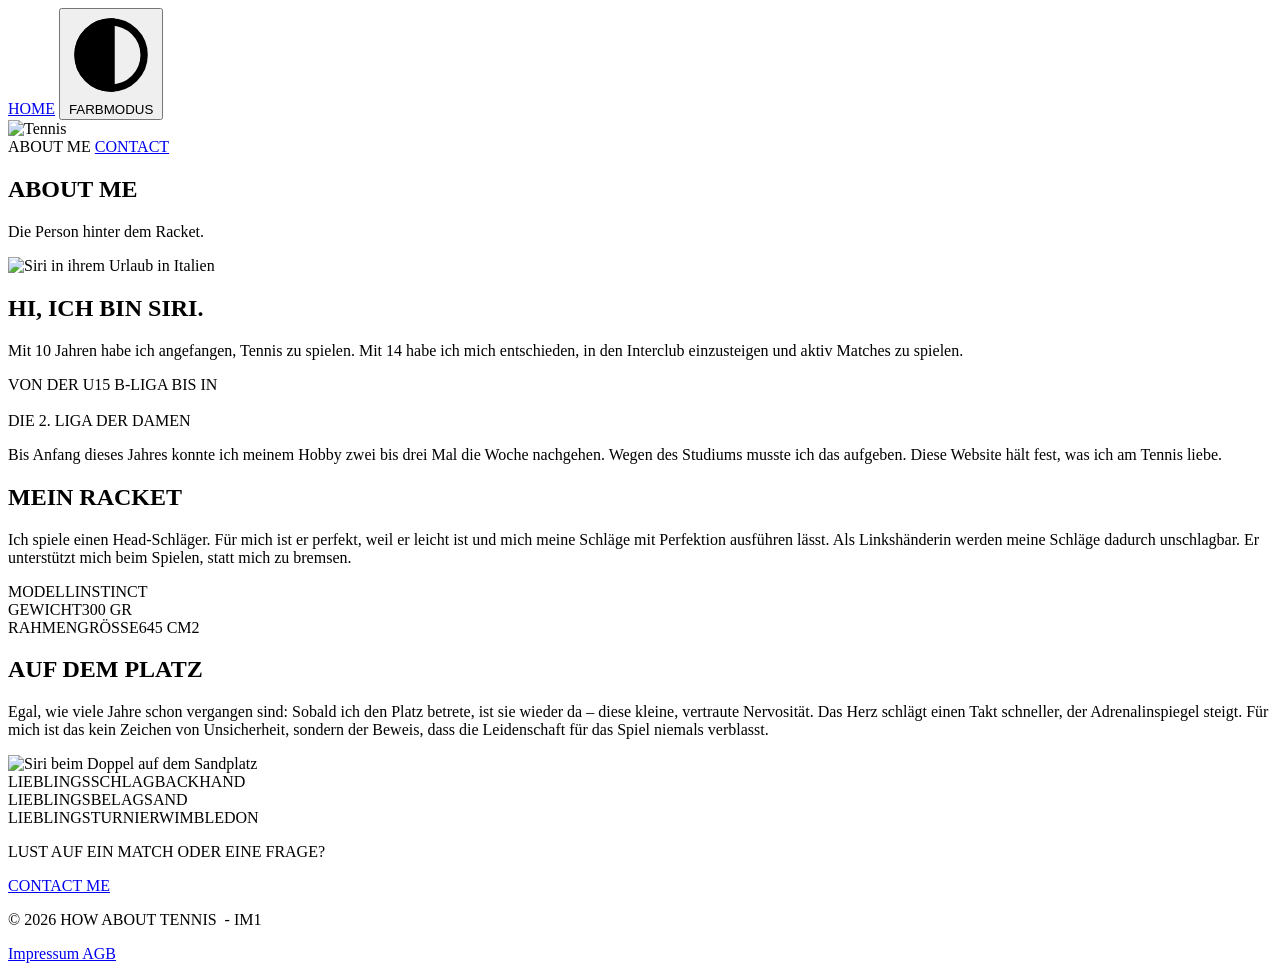
==== about.html @ 19913fac "html neu added" ====
<!DOCTYPE html>
<html lang="de" data-theme="light">
<head>
  <meta charset="UTF-8">
  <meta name="viewport" content="width=device-width, initial-scale=1.0">
  <title>About Me – How About Tennis</title>

  <!-- Montserrat + Ersatzschriften, falls Futura nicht installiert ist -->
  <link rel="preconnect" href="https://fonts.googleapis.com">
  <link rel="preconnect" href="https://fonts.gstatic.com" crossorigin>
  <link href="https://fonts.googleapis.com/css2?family=Anton&family=Jost:ital,wght@0,700;1,500&family=Montserrat:wght@500;700&display=swap" rel="stylesheet">

  <link rel="stylesheet" href="style.css">

  <!-- Gewählten Farbmodus sofort setzen -->
  <script>
    try { if (localStorage.getItem('hat-theme') === 'dark') document.documentElement.dataset.theme = 'dark'; } catch (e) {}
  </script>
</head>
<body>
<div class="frame">

  <!-- ===================== 01 HEADER ===================== -->
  <header class="site-header">
    <nav class="navbar">
      <div class="nav-left">
        <a href="index.html" class="nav-link nav-home">HOME</a>
        <button type="button" class="nav-link theme-toggle" id="themeToggle">
          <svg class="theme-icon" viewBox="0 0 18 18" fill="none" aria-hidden="true">
            <path d="M15.75 9C15.75 12.7279 12.7279 15.75 9 15.75C5.27208 15.75 2.25 12.7279 2.25 9C2.25 5.27208 5.27208 2.25 9 2.25C12.7279 2.25 15.75 5.27208 15.75 9Z" stroke="currentColor" stroke-width="1.5"/>
            <path d="M9 2.25C7.20979 2.25 5.4929 2.96116 4.22703 4.22703C2.96116 5.4929 2.25 7.20979 2.25 9C2.25 10.7902 2.96116 12.5071 4.22703 13.773C5.4929 15.0388 7.20979 15.75 9 15.75V2.25Z" fill="currentColor" stroke="currentColor" stroke-width="1.5"/>
          </svg>
          <span class="theme-label">FARBMODUS</span>
        </button>
      </div>

      <img class="logo" src="assets/logo.png" alt="Tennis" width="117" height="46">

      <div class="nav-right">
        <span class="nav-link nav-about is-active" aria-current="page">ABOUT ME</span>
        <a href="contact.html" class="nav-link nav-contact">CONTACT</a>
      </div>

      <!-- Linie «THIS PAGE» unter der aktuellen Seite -->
      <span class="nav-indicator" aria-hidden="true"></span>
    </nav>
  </header>

  <!-- ===================== 02 MAIN ===================== -->
  <main>
  <section class="page-about">
    <div class="hero">
      <h1>ABOUT ME</h1>
      <p class="subtitle">Die Person hinter dem Racket.</p>
    </div>

    <div class="intro">
      <div class="photo photo-1">
        <img src="assets/about-foto-1.png" alt="Siri in ihrem Urlaub in Italien">
      </div>
      <div class="intro-text">
        <h2>HI, ICH BIN SIRI.</h2>
        <p>Mit 10 Jahren habe ich angefangen, Tennis zu spielen. Mit 14 habe ich mich entschieden, in den Interclub einzusteigen und aktiv Matches zu spielen.</p>
        <p class="highlight">VON DER U15 B-LIGA BIS IN<br>&nbsp;<br>DIE 2. LIGA DER DAMEN</p>
        <p>Bis Anfang dieses Jahres konnte ich meinem Hobby zwei bis drei Mal die Woche nachgehen. Wegen des Studiums musste ich das aufgeben. Diese Website hält fest, was ich am Tennis liebe.</p>
      </div>
    </div>

    <section class="box my-racket">
      <h2 class="box-title">MEIN RACKET</h2>
      <p class="box-text">Ich spiele einen Head-Schläger. Für mich ist er perfekt, weil er leicht ist und mich meine Schläge mit Perfektion ausführen lässt. Als Linkshänderin werden meine Schläge dadurch unschlagbar. Er unterstützt mich beim Spielen, statt mich zu bremsen.</p>
      <div class="stat-grid">
        <div class="stat"><span class="stat-label">MODELL</span><span class="stat-value">INSTINCT</span></div>
        <div class="stat"><span class="stat-label">GEWICHT</span><span class="stat-value">300 GR</span></div>
        <div class="stat"><span class="stat-label">RAHMENGRÖSSE</span><span class="stat-value">645 CM2</span></div>
      </div>
    </section>

    <div class="court">
      <div class="court-text">
        <h2>AUF DEM PLATZ</h2>
        <p>Egal, wie viele Jahre schon vergangen sind: Sobald ich den Platz betrete, ist sie wieder da – diese kleine, vertraute Nervosität. Das Herz schlägt einen Takt schneller, der Adrenalinspiegel steigt. Für mich ist das kein Zeichen von Unsicherheit, sondern der Beweis, dass die Leidenschaft für das Spiel niemals verblasst.</p>
      </div>
      <div class="photo photo-2">
        <img src="assets/about-foto-2.png" alt="Siri beim Doppel auf dem Sandplatz">
      </div>
    </div>

    <div class="fav-grid">
      <div class="fav"><span class="stat-label">LIEBLINGSSCHLAG</span><span class="stat-value">BACKHAND</span></div>
      <div class="fav"><span class="stat-label">LIEBLINGSBELAG</span><span class="stat-value">SAND</span></div>
      <div class="fav"><span class="stat-label">LIEBLINGSTURNIER</span><span class="stat-value">WIMBLEDON</span></div>
    </div>

    <div class="cta cta-center">
      <p class="cta-text">LUST AUF EIN MATCH ODER EINE FRAGE?</p>
      <a href="contact.html" class="btn-pill">CONTACT ME</a>
    </div>
  </section>
  </main>

  <!-- ===================== 03 FOOTER ===================== -->
  <footer class="site-footer">
    <p>© 2026 HOW ABOUT TENNIS&nbsp;&nbsp;- IM1</p>
    <a href="impressum.html">Impressum AGB</a>
  </footer>

</div>

<script src="script.js"></script>
</body>
</html>
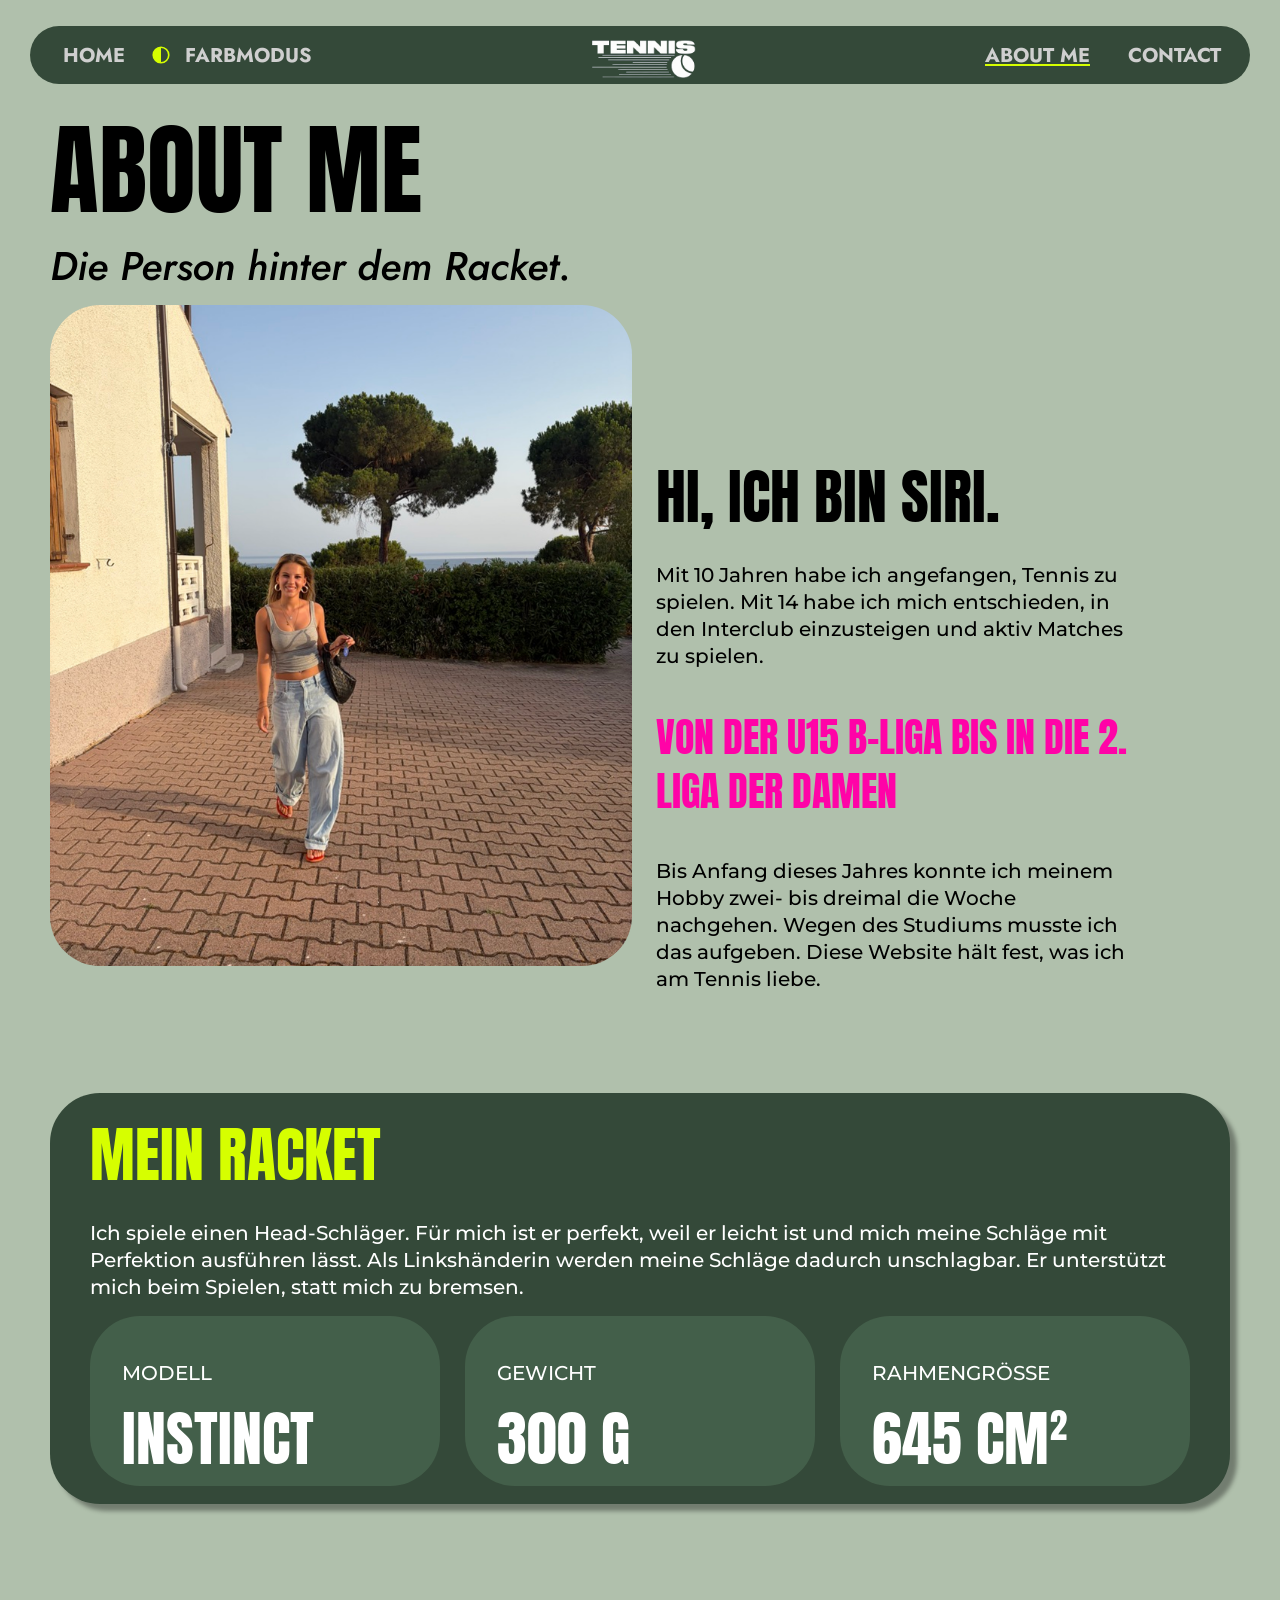
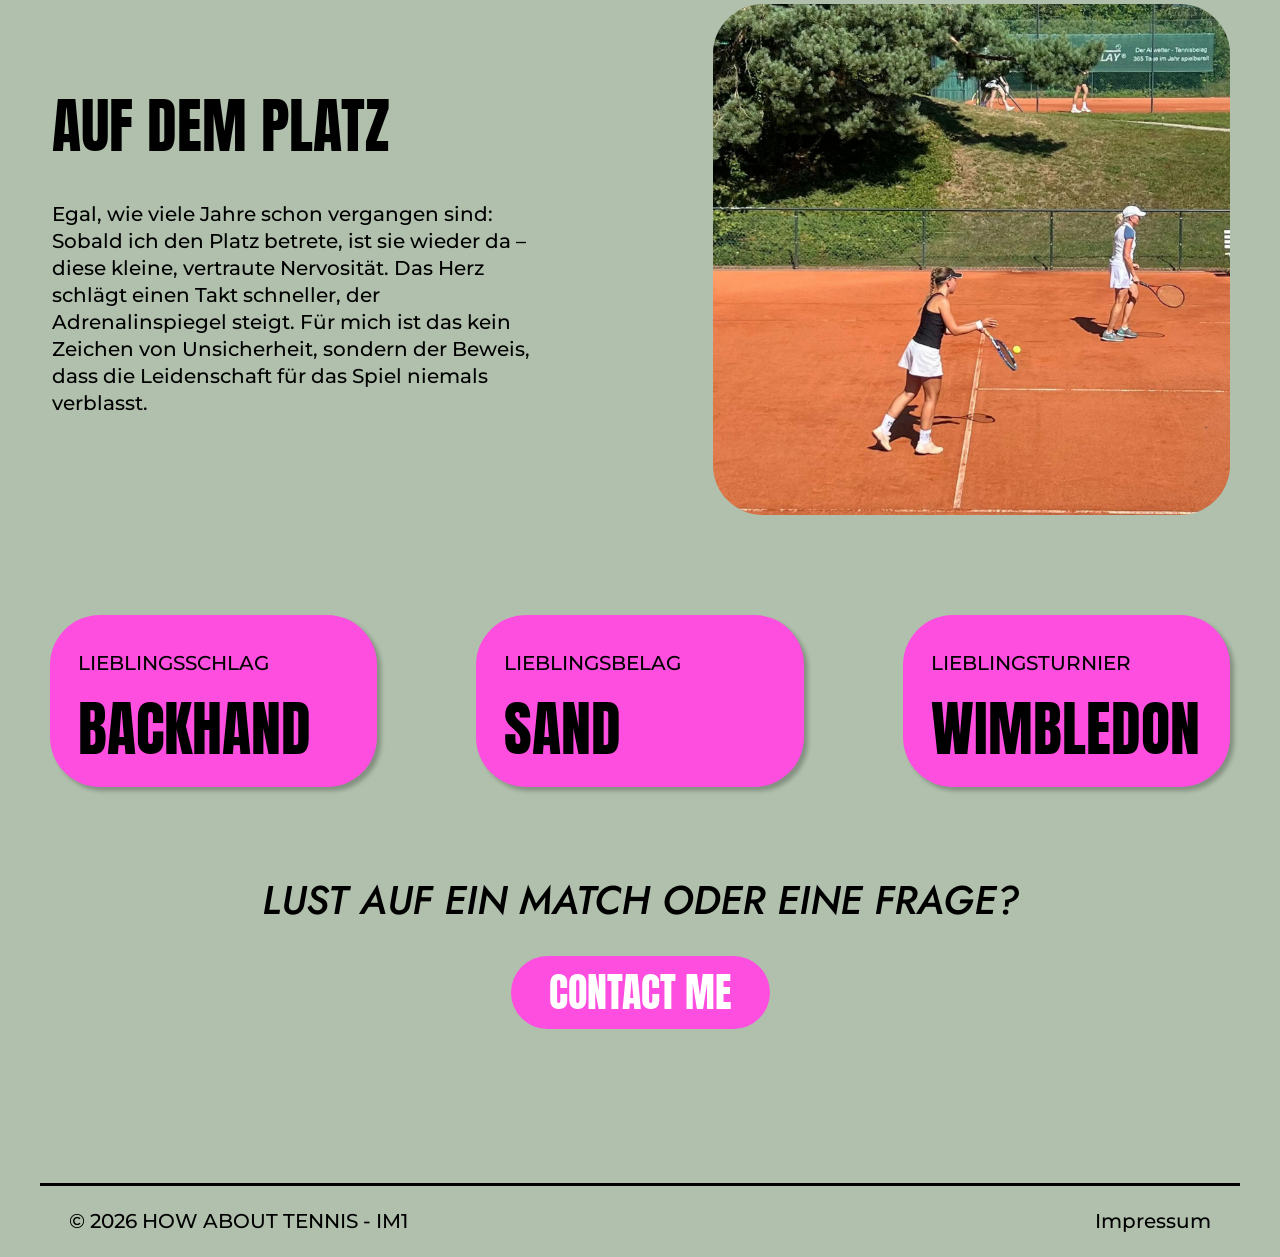
==== commit d04178d7: "html, css and js added" ====
--- a/about.html
+++ b/about.html
@@ -1,112 +1,135 @@
 <!DOCTYPE html>
-<html lang="de" data-theme="light">
+<html lang="de">
+
 <head>
   <meta charset="UTF-8">
-  <meta name="viewport" content="width=device-width, initial-scale=1.0">
+  <meta name="viewport" content="width=device-width, initial-scale=1">
   <title>About Me – How About Tennis</title>
+  <meta name="description" content="Hi, ich bin Siri. Die Person hinter dem Racket: wie ich zum Tennis kam und mit welchem Schläger ich spiele.">
 
-  <!-- Montserrat + Ersatzschriften, falls Futura nicht installiert ist -->
-  <link rel="preconnect" href="https://fonts.googleapis.com">
-  <link rel="preconnect" href="https://fonts.gstatic.com" crossorigin>
-  <link href="https://fonts.googleapis.com/css2?family=Anton&family=Jost:ital,wght@0,700;1,500&family=Montserrat:wght@500;700&display=swap" rel="stylesheet">
+  <link rel="stylesheet" href="https://fonts.googleapis.com/css2?family=Anton&amp;family=Jost:ital,wght@0,700;1,500&amp;family=Montserrat:wght@400;500;700&amp;display=swap">
+  <link rel="stylesheet" href="style.css">
+</head>
 
-  <link rel="stylesheet" href="style.css">
+<body class="page-about">
 
-  <!-- Gewählten Farbmodus sofort setzen -->
-  <script>
-    try { if (localStorage.getItem('hat-theme') === 'dark') document.documentElement.dataset.theme = 'dark'; } catch (e) {}
-  </script>
-</head>
-<body>
-<div class="frame">
+  <!-- HEADER -->
+  <header class="header">
 
-  <!-- ===================== 01 HEADER ===================== -->
-  <header class="site-header">
-    <nav class="navbar">
-      <div class="nav-left">
-        <a href="index.html" class="nav-link nav-home">HOME</a>
-        <button type="button" class="nav-link theme-toggle" id="themeToggle">
-          <svg class="theme-icon" viewBox="0 0 18 18" fill="none" aria-hidden="true">
-            <path d="M15.75 9C15.75 12.7279 12.7279 15.75 9 15.75C5.27208 15.75 2.25 12.7279 2.25 9C2.25 5.27208 5.27208 2.25 9 2.25C12.7279 2.25 15.75 5.27208 15.75 9Z" stroke="currentColor" stroke-width="1.5"/>
-            <path d="M9 2.25C7.20979 2.25 5.4929 2.96116 4.22703 4.22703C2.96116 5.4929 2.25 7.20979 2.25 9C2.25 10.7902 2.96116 12.5071 4.22703 13.773C5.4929 15.0388 7.20979 15.75 9 15.75V2.25Z" fill="currentColor" stroke="currentColor" stroke-width="1.5"/>
-          </svg>
-          <span class="theme-label">FARBMODUS</span>
-        </button>
-      </div>
+    <!-- Desktop: Links links -->
+    <nav class="nav-left" aria-label="Navigation links">
+      <a href="index.html">HOME</a>
+      <button class="theme-button" type="button">
+        <svg class="icon-theme" viewBox="0 0 22 22" aria-hidden="true"><circle cx="11" cy="11" r="9.5" fill="none" stroke="currentColor" stroke-width="2"/><path d="M11 1.5a9.5 9.5 0 0 0 0 19z" fill="currentColor"/></svg>
+        FARBMODUS
+      </button>
+    </nav>
 
-      <img class="logo" src="assets/logo.png" alt="Tennis" width="117" height="46">
+    <a class="logo" href="index.html">
+      <img src="img/logo.png" alt="How About Tennis – zur Startseite" width="117" height="46">
+    </a>
 
-      <div class="nav-right">
-        <span class="nav-link nav-about is-active" aria-current="page">ABOUT ME</span>
-        <a href="contact.html" class="nav-link nav-contact">CONTACT</a>
-      </div>
+    <!-- Desktop: Links rechts -->
+    <nav class="nav-right" aria-label="Navigation rechts">
+      <a href="about.html" class="active">ABOUT ME</a>
+      <a href="contact.html">CONTACT</a>
+    </nav>
 
-      <!-- Linie «THIS PAGE» unter der aktuellen Seite -->
-      <span class="nav-indicator" aria-hidden="true"></span>
+    <!-- Mobile: Farbmodus-Icon und Burger-Menü -->
+    <button class="theme-button theme-button-icon" type="button" aria-label="Farbmodus wechseln">
+      <svg class="icon-theme" viewBox="0 0 22 22" aria-hidden="true"><circle cx="11" cy="11" r="9.5" fill="none" stroke="currentColor" stroke-width="2"/><path d="M11 1.5a9.5 9.5 0 0 0 0 19z" fill="currentColor"/></svg>
+    </button>
+    <button class="menu-button" type="button" aria-label="Menü öffnen">
+      <svg class="icon-burger" viewBox="0 0 24 18" aria-hidden="true"><path d="M0 1h24M0 9h24M0 17h24" stroke="currentColor" stroke-width="2"/></svg>
+      <svg class="icon-close" viewBox="0 0 18 18" aria-hidden="true"><path d="M1 1l16 16M17 1 1 17" stroke="currentColor" stroke-width="2"/></svg>
+    </button>
+
+    <!-- Mobile: aufgeklapptes Menü -->
+    <nav class="nav-mobile" aria-label="Menü">
+      <ul>
+        <li><a href="index.html">HOME</a></li>
+        <li><a href="about.html" class="active">ABOUT ME</a></li>
+        <li><a href="contact.html">CONTACT</a></li>
+        <li>
+          <button class="theme-button" type="button">
+            FARBMODUS
+            <svg class="icon-theme" viewBox="0 0 22 22" aria-hidden="true"><circle cx="11" cy="11" r="9.5" fill="none" stroke="currentColor" stroke-width="2"/><path d="M11 1.5a9.5 9.5 0 0 0 0 19z" fill="currentColor"/></svg>
+          </button>
+        </li>
+      </ul>
     </nav>
   </header>
 
-  <!-- ===================== 02 MAIN ===================== -->
   <main>
-  <section class="page-about">
-    <div class="hero">
+    <section class="hero">
       <h1>ABOUT ME</h1>
       <p class="subtitle">Die Person hinter dem Racket.</p>
-    </div>
+    </section>
 
-    <div class="intro">
-      <div class="photo photo-1">
-        <img src="assets/about-foto-1.png" alt="Siri in ihrem Urlaub in Italien">
-      </div>
+    <section class="intro">
+      <img class="photo intro-photo" src="img/about-portrait.png" alt="Siri auf einem gepflasterten Vorplatz, im Hintergrund Pinien und das Meer" width="696" height="790">
       <div class="intro-text">
         <h2>HI, ICH BIN SIRI.</h2>
         <p>Mit 10 Jahren habe ich angefangen, Tennis zu spielen. Mit 14 habe ich mich entschieden, in den Interclub einzusteigen und aktiv Matches zu spielen.</p>
-        <p class="highlight">VON DER U15 B-LIGA BIS IN<br>&nbsp;<br>DIE 2. LIGA DER DAMEN</p>
-        <p>Bis Anfang dieses Jahres konnte ich meinem Hobby zwei bis drei Mal die Woche nachgehen. Wegen des Studiums musste ich das aufgeben. Diese Website hält fest, was ich am Tennis liebe.</p>
-      </div>
-    </div>
-
-    <section class="box my-racket">
-      <h2 class="box-title">MEIN RACKET</h2>
-      <p class="box-text">Ich spiele einen Head-Schläger. Für mich ist er perfekt, weil er leicht ist und mich meine Schläge mit Perfektion ausführen lässt. Als Linkshänderin werden meine Schläge dadurch unschlagbar. Er unterstützt mich beim Spielen, statt mich zu bremsen.</p>
-      <div class="stat-grid">
-        <div class="stat"><span class="stat-label">MODELL</span><span class="stat-value">INSTINCT</span></div>
-        <div class="stat"><span class="stat-label">GEWICHT</span><span class="stat-value">300 GR</span></div>
-        <div class="stat"><span class="stat-label">RAHMENGRÖSSE</span><span class="stat-value">645 CM2</span></div>
+        <p class="highlight">VON DER U15 B-LIGA BIS IN DIE 2. LIGA DER DAMEN</p>
+        <p>Bis Anfang dieses Jahres konnte ich meinem Hobby zwei- bis dreimal die Woche nachgehen. Wegen des Studiums musste ich das aufgeben. Diese Website hält fest, was ich am Tennis liebe.</p>
       </div>
     </section>
 
-    <div class="court">
+    <section class="my-racket">
+      <h2>MEIN RACKET</h2>
+      <p>Ich spiele einen Head-Schläger. Für mich ist er perfekt, weil er leicht ist und mich meine Schläge mit Perfektion ausführen lässt. Als Linkshänderin werden meine Schläge dadurch unschlagbar. Er unterstützt mich beim Spielen, statt mich zu bremsen.</p>
+      <div class="stat-list">
+        <div class="stat">
+          <p class="stat-label">MODELL</p>
+          <p class="stat-value">INSTINCT</p>
+        </div>
+        <div class="stat">
+          <p class="stat-label">GEWICHT</p>
+          <p class="stat-value">300 G</p>
+        </div>
+        <div class="stat">
+          <p class="stat-label">RAHMENGRÖSSE</p>
+          <p class="stat-value">645 CM²</p>
+        </div>
+      </div>
+    </section>
+
+    <section class="court">
       <div class="court-text">
         <h2>AUF DEM PLATZ</h2>
         <p>Egal, wie viele Jahre schon vergangen sind: Sobald ich den Platz betrete, ist sie wieder da – diese kleine, vertraute Nervosität. Das Herz schlägt einen Takt schneller, der Adrenalinspiegel steigt. Für mich ist das kein Zeichen von Unsicherheit, sondern der Beweis, dass die Leidenschaft für das Spiel niemals verblasst.</p>
       </div>
-      <div class="photo photo-2">
-        <img src="assets/about-foto-2.png" alt="Siri beim Doppel auf dem Sandplatz">
+      <img class="photo court-photo" src="img/about-court.png" alt="Siri beim Doppel auf einem Sandplatz, kurz vor dem Schlag" width="618" height="562">
+    </section>
+
+    <div class="favorite-list">
+      <div class="favorite">
+        <p class="favorite-label">LIEBLINGSSCHLAG</p>
+        <p class="favorite-value">BACKHAND</p>
+      </div>
+      <div class="favorite">
+        <p class="favorite-label">LIEBLINGSBELAG</p>
+        <p class="favorite-value">SAND</p>
+      </div>
+      <div class="favorite">
+        <p class="favorite-label">LIEBLINGSTURNIER</p>
+        <p class="favorite-value">WIMBLEDON</p>
       </div>
     </div>
 
-    <div class="fav-grid">
-      <div class="fav"><span class="stat-label">LIEBLINGSSCHLAG</span><span class="stat-value">BACKHAND</span></div>
-      <div class="fav"><span class="stat-label">LIEBLINGSBELAG</span><span class="stat-value">SAND</span></div>
-      <div class="fav"><span class="stat-label">LIEBLINGSTURNIER</span><span class="stat-value">WIMBLEDON</span></div>
+    <div class="cta cta-about">
+      <p class="subtitle">LUST AUF EIN MATCH ODER EINE FRAGE?</p>
+      <a class="button" href="contact.html">CONTACT ME</a>
     </div>
-
-    <div class="cta cta-center">
-      <p class="cta-text">LUST AUF EIN MATCH ODER EINE FRAGE?</p>
-      <a href="contact.html" class="btn-pill">CONTACT ME</a>
-    </div>
-  </section>
   </main>
 
-  <!-- ===================== 03 FOOTER ===================== -->
-  <footer class="site-footer">
-    <p>© 2026 HOW ABOUT TENNIS&nbsp;&nbsp;- IM1</p>
-    <a href="impressum.html">Impressum AGB</a>
+  <!-- FOOTER -->
+  <footer class="footer">
+    <p>© 2026 HOW ABOUT TENNIS - IM1</p>
+    <a href="impressum.html">Impressum</a>
   </footer>
 
-</div>
-
-<script src="script.js"></script>
+  <script src="script.js"></script>
 </body>
 </html>
--- a/style.css
+++ b/style.css
@@ -0,0 +1,1373 @@
+/* =========================================================
+   HOW ABOUT TENNIS – IM1
+
+   Mobile first: Zuerst kommen die Regeln für das Handy
+   (Figma-Frame 402 px). Ganz unten stehen in einer Media Query
+   die Änderungen für den Desktop ab 1440 px (Figma-Frame 1512 px).
+
+   01 Schriften
+   02 Farben (hell und dunkel)
+   03 Grundlagen
+   04 Header
+   05 Buttons
+   06 Home
+   07 About Me
+   08 Contact
+   09 Impressum
+   10 Footer
+   11 Desktop
+   ========================================================= */
+
+
+/* =========================================================
+   01 SCHRIFTEN
+   ========================================================= */
+@font-face {
+  font-family: "Futura Condensed";
+  src: local("Futura-CondensedExtraBold"), local("Futura Condensed ExtraBold");
+}
+
+@font-face {
+  font-family: "Futura Bold";
+  src: local("Futura-Bold"), local("Futura Bold");
+}
+
+@font-face {
+  font-family: "Futura Italic";
+  src: local("Futura-MediumItalic"), local("Futura Medium Italic");
+}
+
+
+/* =========================================================
+   02 FARBEN
+   ========================================================= */
+body {
+  --bg-1: #b0c0ac;
+  --bg-2: #344939;
+  --primary: #fe4edf;
+  --text-1: #ffffff;
+  --text-2: #cfcfcf;
+  --text-3: #000000;
+  --accent-1: #ff03a7;
+  --accent-2: #d6ff00;
+  --field: #ffffff;
+  --highlight: #d6ff00;
+}
+
+body.dark {
+  --bg-1: #344939;
+  --bg-2: #b0c0ac;
+  --primary: #ffa0ef;
+  --text-1: #000000;
+  --text-2: #000000;
+  --text-3: #ffffff;
+  --field: #cfcfcf;
+  --highlight: #ff03a7;
+}
+
+
+/* =========================================================
+   03 GRUNDLAGEN
+   ========================================================= */
+* {
+  box-sizing: border-box;
+}
+
+body {
+  max-width: 600px;
+  margin: 0 auto;
+  padding-bottom: 12px;
+  background-color: var(--bg-1);
+  color: var(--text-3);
+  font-family: "Montserrat", Arial, sans-serif;
+  font-size: 14px;
+  line-height: 15px;
+  transition: background-color 0.3s ease-out, color 0.3s ease-out;
+}
+
+h1, h2, h3, p, ul {
+  margin: 0;
+}
+
+img {
+  display: block;
+  max-width: 100%;
+  height: auto;
+}
+
+a {
+  color: inherit;
+}
+
+main {
+  padding: 15px 20px 83px;
+}
+
+h1 {
+  margin-bottom: 3px;
+  font-family: "Futura Condensed", "Anton", sans-serif;
+  font-size: 50px;
+  font-weight: normal;
+  line-height: 45px;
+}
+
+h2 {
+  font-family: "Futura Condensed", "Anton", sans-serif;
+  font-size: 35px;
+  font-weight: normal;
+  line-height: 35px;
+}
+
+.subtitle {
+  font-family: "Futura Italic", "Jost", sans-serif;
+  font-size: 18px;
+  font-style: italic;
+  font-weight: 500;
+  line-height: 27px;
+}
+
+.photo {
+  width: 100%;
+  border-radius: 20px;
+}
+
+/* =========================================================
+   04 HEADER
+   Mobile: Logo, Farbmodus-Icon und Burger-Menü.
+   Ein Klick auf das Burger-Menü gibt dem Header die Klasse
+   «open» (JavaScript), dann wird das Menü sichtbar.
+   ========================================================= */
+.header {
+  display: flex;
+  flex-wrap: wrap;
+  align-items: center;
+  min-height: 52px;
+  margin: 20px 16px 0;
+  padding: 0 22px 0 20px;
+  border-radius: 50px;
+  background-color: var(--bg-2);
+  color: var(--text-1);
+  transition: background-color 0.3s ease-out, color 0.3s ease-out;
+}
+
+/* Das Logo ist 52 px hoch, damit die obere Zeile immer gleich hoch bleibt */
+.logo {
+  display: flex;
+  align-items: center;
+  height: 52px;
+}
+
+.logo img {
+  width: 74px;
+}
+
+/* Die Desktop-Links sind auf dem Handy ausgeblendet */
+.nav-left,
+.nav-right {
+  display: none;
+}
+
+/* Alle Buttons im Header ohne Browser-Gestaltung */
+.header button {
+  padding: 0;
+  border: none;
+  background: none;
+  color: inherit;
+  font: inherit;
+  cursor: pointer;
+}
+
+.icon-theme {
+  display: block;
+  width: 22px;
+  height: 22px;
+  color: var(--highlight);
+}
+
+.theme-button-icon {
+  margin-left: auto;
+}
+
+.menu-button {
+  margin-left: 23px;
+}
+
+.menu-button svg {
+  display: block;
+  width: 24px;
+  height: 18px;
+}
+
+.menu-button .icon-close {
+  display: none;
+}
+
+/* Aufgeklapptes Menü */
+/* Abstand links 4 px und rechts 2 px: So beginnen und enden
+   die Linien wie in Figma 24 px vom Rand */
+.nav-mobile {
+  display: none;
+  width: 100%;
+  margin: 0 2px 0 4px;
+  padding-bottom: 28px;
+}
+
+.header.open {
+  border-radius: 30px;
+}
+
+.header.open .nav-mobile {
+  display: block;
+}
+
+.header.open .icon-burger {
+  display: none;
+}
+
+.header.open .icon-close {
+  display: block;
+}
+
+.nav-mobile ul {
+  padding: 0;
+  list-style: none;
+}
+
+.nav-mobile li {
+  margin-top: 17px;
+  padding-bottom: 6px;
+  border-bottom: 1px solid var(--text-1);
+}
+
+.nav-mobile li:first-child {
+  margin-top: 22px;
+  padding-bottom: 3px;
+}
+
+.nav-mobile li:last-child {
+  padding-bottom: 0;
+  border-bottom: none;
+}
+
+.nav-mobile a, .nav-mobile .theme-button {
+  font-family: "Futura Condensed", "Anton", sans-serif;
+  font-size: 50px;
+  line-height: 45px;
+  text-decoration: none;
+}
+
+/* Jeder Link hat unten einen durchsichtigen Rahmen von 3 px.
+   Bei der aktuellen Seite wird er farbig (Linie «THIS PAGE»). */
+.nav-mobile a {
+  display: inline-block;
+  line-height: 42px;
+  border-bottom: 3px solid transparent;
+}
+
+.nav-mobile a.active {
+  border-bottom-color: var(--highlight);
+}
+
+.nav-mobile .theme-button {
+  display: flex;
+  justify-content: space-between;
+  align-items: center;
+  width: 100%;
+}
+
+/* Hover: Schrift wird pink */
+.nav-mobile a:hover,
+.nav-mobile .theme-button:hover {
+  color: var(--primary);
+}
+
+
+/* =========================================================
+   05 BUTTONS (ABOUT ME, CONTACT ME, SEND)
+   Hover: Lime. Klick: Weiss.
+   ========================================================= */
+.button {
+  display: block;
+  width: 154px;
+  height: 56px;
+  padding: 0;
+  border: none;
+  border-radius: 50px;
+  background-color: var(--primary);
+  color: #ffffff;
+  font-family: "Futura Condensed", "Anton", sans-serif;
+  font-size: 25px;
+  line-height: 56px;
+  text-align: center;
+  text-decoration: none;
+  cursor: pointer;
+}
+
+.button:hover {
+  background-color: var(--accent-2);
+  color: #000000;
+}
+
+.button:active {
+  background-color: #ffffff;
+  color: #000000;
+}
+
+/* Text über einem Button */
+.cta {
+  display: flex;
+  flex-direction: column;
+  align-items: center;
+  gap: 5px;
+  text-align: center;
+}
+
+
+/* =========================================================
+   06 HOME
+   ========================================================= */
+.hero-text {
+  margin-top: 5px;
+}
+
+/* --- Schläger und Bälle --- */
+.picture {
+  position: relative;
+  width: 250px;
+  margin: 61px auto 0;
+}
+
+.racket-img {
+  width: 100%;
+}
+
+.balls {
+  width: 162px;
+  margin-top: 10px;
+}
+
+/* --- Nummern am Schläger (Klick springt zur Infobox) --- */
+.number {
+  position: absolute;
+  width: 22px;
+  height: 22px;
+  border: 2px solid #000000;
+  border-radius: 50%;
+  background-color: #fe4edf;
+  color: #000000;
+  font-size: 11px;
+  font-weight: 700;
+  line-height: 18px;
+  text-align: center;
+  text-decoration: none;
+}
+
+.number:hover {
+  background-color: var(--accent-2);
+}
+
+.number:active {
+  background-color: #ffffff;
+}
+
+.number-1 {
+  left: 68px;
+  top: 7px;
+}
+
+.number-2 {
+  left: 117px;
+  top: 45px;
+}
+
+.number-3 {
+  left: 81px;
+  top: 340px;
+}
+
+.number-4 {
+  left: 151px;
+  top: 318px;
+}
+
+.number-5 {
+  left: 106px;
+  top: 573px;
+}
+
+.number-6 {
+  left: 110px;
+  top: 660px;
+}
+
+/* Die Linien gibt es nur auf dem Desktop */
+.lines {
+  display: none;
+}
+
+/* --- Infoboxen ---
+   Geschlossen: Nummer, Name und Plus.
+   Offen (Klasse «open»): Die Box wird grösser, der Text
+   erscheint. Wie Smart Animate in Figma: 0.3 s, Ease out. */
+.infoboxes {
+  display: flex;
+  flex-direction: column;
+  gap: 12px;
+  margin-top: 94px;
+}
+
+.infobox {
+  position: relative;
+  display: block;
+  width: 100%;
+  height: 71px;
+  padding: 0;
+  overflow: hidden;
+  border: 1px solid transparent;
+  border-radius: 20px;
+  background-color: var(--primary);
+  color: #000000;
+  font: inherit;
+  text-align: left;
+  cursor: pointer;
+  transition: width 0.3s ease-out, height 0.3s ease-out;
+}
+
+.infobox:hover {
+  background-color: var(--accent-2);
+}
+
+.infobox-number,
+.infobox-name,
+.infobox-text,
+.infobox-plus {
+  position: absolute;
+  transition: opacity 0.3s ease-out;
+}
+
+.infobox-number {
+  left: 21px;
+  top: 5px;
+  font-family: "Futura Italic", "Jost", sans-serif;
+  font-size: 18px;
+  font-style: italic;
+  line-height: 27px;
+}
+
+.infobox-name {
+  left: 21px;
+  top: 24px;
+  font-family: "Futura Condensed", "Anton", sans-serif;
+  font-size: 35px;
+  line-height: 35px;
+}
+
+/* Plus-Zeichen: schwarzer Kreis mit zwei weissen Strichen */
+.infobox-plus {
+  right: 17px;
+  top: 19px;
+  width: 30px;
+  height: 30px;
+  border-radius: 50%;
+  background-color: #000000;
+}
+
+.infobox-plus::before,
+.infobox-plus::after {
+  content: "";
+  position: absolute;
+  left: 50%;
+  top: 50%;
+  width: 12px;
+  height: 2px;
+  background-color: #ffffff;
+  transform: translate(-50%, -50%);
+}
+
+.infobox-plus::after {
+  transform: translate(-50%, -50%) rotate(90deg);
+}
+
+.infobox-text {
+  left: 15px;
+  right: 16px;
+  top: 13px;
+  color: var(--text-1);
+  opacity: 0;
+}
+
+.infobox-text strong {
+  display: block;
+  line-height: 27px;
+}
+
+/* Offene Infobox */
+.infobox.open {
+  height: 200px;
+  border-color: #000000;
+  background-color: var(--primary);
+}
+
+.infobox.open .infobox-number,
+.infobox.open .infobox-name {
+  opacity: 0;
+}
+
+.infobox.open .infobox-text {
+  opacity: 1;
+}
+
+/* Aus dem Plus wird ein kleines Minus */
+.infobox.open .infobox-plus {
+  right: 22px;
+  top: 13px;
+  width: 19px;
+  height: 19px;
+}
+
+.infobox.open .infobox-plus::before {
+  width: 9px;
+}
+
+.infobox.open .infobox-plus::after {
+  display: none;
+}
+
+/* --- Funfacts --- */
+.funfacts {
+  margin-top: 44px;
+  padding: 17px 16px 16px;
+  border-radius: 20px;
+  background-color: var(--bg-2);
+  color: var(--text-1);
+  transition: background-color 0.3s ease-out, color 0.3s ease-out;
+}
+
+.funfacts h2 {
+  padding-left: 4px;
+  color: var(--accent-2);
+}
+
+.funfact-list {
+  display: flex;
+  flex-direction: column;
+  gap: 12px;
+  margin-top: 22px;
+}
+
+.funfact {
+  padding: 11px 18px 25px;
+  border-radius: 20px;
+  background-color: rgba(102, 146, 112, 0.3);
+}
+
+.funfact-number {
+  font-family: "Futura Condensed", "Anton", sans-serif;
+  font-size: 35px;
+  line-height: 35px;
+  color: var(--accent-2);
+}
+
+.funfact h3 {
+  margin-top: 12px;
+  font-size: 14px;
+}
+
+/* --- Call to Action unten --- */
+.cta-row {
+  display: flex;
+  flex-direction: column;
+  align-items: center;
+  gap: 31px;
+  margin-top: 42px;
+}
+
+
+/* =========================================================
+   07 ABOUT ME
+   ========================================================= */
+.intro {
+  margin-top: 51px;
+}
+
+.intro-text {
+  margin-top: 51px;
+}
+
+.intro-text p {
+  margin-top: 11px;
+}
+
+.highlight {
+  font-family: "Futura Condensed", "Anton", sans-serif;
+  font-size: 35px;
+  line-height: 35px;
+  color: var(--accent-1);
+}
+
+/* --- Box «Mein Racket» --- */
+.my-racket {
+  margin-top: 51px;
+  padding: 17px 16px 16px;
+  border-radius: 20px;
+  background-color: var(--bg-2);
+  color: var(--text-1);
+  transition: background-color 0.3s ease-out, color 0.3s ease-out;
+}
+
+.my-racket h2 {
+  padding-left: 4px;
+  color: var(--accent-2);
+}
+
+.my-racket > p {
+  margin-top: 19px;
+  padding-left: 4px;
+}
+
+.stat-list {
+  display: flex;
+  flex-direction: column;
+  gap: 10px;
+  margin-top: 51px;
+}
+
+.stat {
+  height: 77px;
+  padding: 13px 20px 0;
+  border-radius: 20px;
+  background-color: rgba(102, 146, 112, 0.3);
+}
+
+.stat-value, .favorite-value {
+  font-family: "Futura Condensed", "Anton", sans-serif;
+  font-size: 35px;
+  line-height: 35px;
+}
+
+.stat-value {
+  margin-top: 5px;
+}
+
+/* --- Auf dem Platz --- */
+.court {
+  margin-top: 51px;
+}
+
+.court-text p {
+  margin-top: 8px;
+}
+
+.court-photo {
+  margin-top: 51px;
+}
+
+/* --- Lieblings-Karten (pink in beiden Farbmodi) --- */
+.favorite-list {
+  display: flex;
+  flex-direction: column;
+  gap: 11px;
+  margin-top: 51px;
+}
+
+.favorite {
+  height: 91px;
+  padding: 14px 22px 0;
+  border-radius: 20px;
+  background-color: #fe4edf;
+  color: #000000;
+  box-shadow: 4px 4px 4px rgba(0, 0, 0, 0.25);
+}
+
+.favorite-value {
+  margin-top: 12px;
+}
+
+.cta-about {
+  gap: 0;
+  margin-top: 51px;
+}
+
+.cta-about .subtitle {
+  max-width: 200px;
+}
+
+
+/* =========================================================
+   08 CONTACT
+   ========================================================= */
+.page-contact .subtitle {
+  max-width: 250px;
+}
+
+.contact {
+  margin-top: 51px;
+}
+
+.contact-photo {
+  height: 200px;
+  object-fit: cover;
+  object-position: center 65%;
+}
+
+.contact-form {
+  margin-top: 51px;
+}
+
+.field {
+  margin-top: 16px;
+}
+
+.field-row .field:first-child {
+  margin-top: 0;
+}
+
+.field label {
+  display: block;
+  margin-bottom: 9px;
+  padding-left: 6px;
+}
+
+.field input, .field textarea {
+  width: 100%;
+  height: 52px;
+  padding: 0 20px;
+  border: 2px solid transparent;
+  border-radius: 50px;
+  background-color: var(--field);
+  color: #000000;
+  font: inherit;
+  outline: none;
+}
+
+.field textarea {
+  height: 170px;
+  padding-top: 15px;
+  border-radius: 20px;
+  resize: none;
+}
+
+.field input::placeholder, .field textarea::placeholder {
+  color: var(--text-2);
+}
+
+/* Klick ins Feld: pinker Rahmen */
+.field input:focus, .field textarea:focus {
+  border-color: var(--accent-1);
+}
+
+.send-button {
+  margin: 16px 0 0 auto;
+}
+
+
+/* =========================================================
+   09 IMPRESSUM
+   ========================================================= */
+.legal {
+  margin-top: 0;
+}
+
+.legal h2 + p, .legal h3 {
+  margin-top: 27px;
+}
+
+.legal h3 {
+  font-size: 14px;
+}
+
+
+/* =========================================================
+   10 FOOTER
+   ========================================================= */
+.footer {
+  display: flex;
+  justify-content: space-between;
+  margin: 0 16px;
+  padding: 9px 13px 12px;
+  border-top: 2px solid var(--text-3);
+  font-size: 12px;
+}
+
+.footer a {
+  text-decoration: none;
+}
+
+
+/* =========================================================
+   11 DESKTOP (ab 1024 px)
+   ========================================================= */
+@media (min-width: 1024px) {
+
+  /* --- Grundlagen --- */
+  body {
+    max-width: 1512px;
+    padding-bottom: 16px;
+    font-weight: 500;
+    font-size: 20px;
+    line-height: 27px;
+    transition-duration: 0.5s;
+  }
+
+  main {
+    padding: 36px 50px 0;
+  }
+
+  h1 {
+    margin-bottom: 21px;
+    font-size: 100px;
+    line-height: 100px;
+  }
+
+  h2 {
+    font-size: 60px;
+    line-height: 50px;
+  }
+
+  .subtitle {
+    font-size: 40px;
+    line-height: 50px;
+  }
+
+  .photo {
+    border-radius: 50px;
+  }
+
+  /* --- Header: Links links, Logo in der Mitte, Links rechts --- */
+  .header {
+    height: 58px;
+    margin: 26px 30px 0;
+    padding: 0 19px 0 23px;
+    transition-duration: 0.5s;
+  }
+
+  .nav-left, .nav-right {
+    display: flex;
+    flex: 1;
+    align-items: center;
+  }
+
+  .nav-right {
+    justify-content: flex-end;
+    gap: 18px;
+  }
+
+  .logo {
+    height: 58px;
+  }
+
+  .logo img {
+    width: 117px;
+  }
+
+  .theme-button-icon, .menu-button, .nav-mobile {
+    display: none;
+  }
+
+  .nav-left a, .nav-right a, .nav-left .theme-button {
+    padding: 0 10px;
+    color: var(--text-2);
+    font-family: "Futura Bold", "Jost", sans-serif;
+    font-size: 20px;
+    font-weight: 700;
+    line-height: 27px;
+    text-decoration: none;
+    transition: color 0.1s ease-out;
+  }
+
+  /* Hover: Schrift wird pink */
+  .nav-left a:hover, .nav-right a:hover, .nav-left .theme-button:hover {
+    color: var(--primary);
+  }
+
+  /* Linie unter der aktuellen Seite */
+  .nav-left a.active, .nav-right a.active {
+    padding: 0;
+    margin: 0 10px;
+    text-decoration: underline;
+    text-decoration-color: var(--highlight);
+    text-decoration-thickness: 2px;
+    text-underline-offset: 2px;
+  }
+
+  .nav-left .theme-button {
+    display: flex;
+    align-items: center;
+    gap: 15px;
+    margin-left: 7px;
+  }
+
+  .nav-left .icon-theme {
+    width: 18px;
+    height: 18px;
+  }
+
+  /* --- Buttons --- */
+  .button {
+    width: 259px;
+    height: 73px;
+    font-size: 40px;
+    line-height: 73px;
+  }
+
+  .cta {
+    gap: 14px;
+    white-space: nowrap;
+  }
+
+  .cta .subtitle {
+    line-height: 27px;
+  }
+
+  /* --- Home --- */
+  .page-home main {
+    padding-bottom: 155px;
+  }
+
+  .hero-text {
+    max-width: 1040px;
+    margin-top: 10px;
+  }
+
+  /* Die Fläche mit Schläger und Infoboxen. Alle Teile darin
+     werden mit position: absolute an die Figma-Position gesetzt. */
+  /* Die Fläche ist breiter als der Inhalt, damit sich auch die
+     rechten Infoboxen nach aussen öffnen können. Bei 1512 px steht
+     sie wie in Figma 26 px eingerückt (1412 - 1386 = 26), auf
+     kleineren Bildschirmen rückt sie nach links. */
+  .racket {
+    position: relative;
+    width: 1414px;
+    height: 1848px;
+    margin: 108px 0 0 calc(50% - 707px);
+  }
+
+  .picture {
+    position: absolute;
+    left: 426px;
+    top: 156px;
+    width: 509px;
+    margin: 0;
+  }
+
+  .balls {
+    width: 330px;
+    margin-top: 20px;
+  }
+
+  /* Auf dem Desktop sind die Nummern kleine Punkte ohne Zahl */
+  .number {
+    z-index: 2;
+    width: 14px;
+    height: 14px;
+    border-width: 1px;
+    font-size: 0;
+  }
+
+  .number-1 {
+    left: 144px;
+    top: 29px;
+  }
+
+  .number-2 {
+    left: 241px;
+    top: 102px;
+  }
+
+  .number-3 {
+    left: 171px;
+    top: 701px;
+  }
+
+  .number-4 {
+    left: 313px;
+    top: 645px;
+  }
+
+  .number-5 {
+    left: 230px;
+    top: 1177px;
+  }
+
+  .number-6 {
+    left: 240px;
+    top: 1358px;
+  }
+
+  .lines {
+    position: absolute;
+    left: 0;
+    top: 0;
+    z-index: 1;
+    display: block;
+    width: 1414px;
+    height: 1874px;
+  }
+
+  .lines line {
+    stroke: var(--text-3);
+    stroke-width: 3;
+  }
+
+  /* Infoboxen: wie Smart Animate in Figma, 0.5 s, Ease out */
+  .infoboxes {
+    margin-top: 0;
+  }
+
+  .infobox {
+    position: absolute;
+    z-index: 3;
+    width: 344px;
+    height: 167px;
+    margin: 0;
+    border: none;
+    border-radius: 50px;
+    transition-duration: 0.5s;
+  }
+
+  .infobox-number, .infobox-name, .infobox-text, .infobox-plus {
+    transition-duration: 0.5s;
+  }
+
+  .infobox-frame {
+    left: 21px;
+    top: 0;
+  }
+
+  .infobox-strings {
+    left: 896px;
+    top: 55px;
+  }
+
+  .infobox-throat {
+    left: 0;
+    top: 703px;
+  }
+
+  .infobox-sizing {
+    left: 882px;
+    top: 815px;
+  }
+
+  .infobox-handle {
+    left: 69px;
+    top: 1163px;
+  }
+
+  .infobox-balls {
+    left: 785px;
+    top: 1347px;
+  }
+
+  .infobox-number {
+    left: 39px;
+    top: 20px;
+    font-size: 40px;
+  }
+
+  .infobox-name {
+    left: 39px;
+    top: 97px;
+    font-size: 60px;
+    line-height: 50px;
+  }
+
+  .infobox-plus {
+    left: 264px;
+    top: 63px;
+    width: 40px;
+    height: 40px;
+  }
+
+  .infobox-plus::before, .infobox-plus::after {
+    width: 18px;
+  }
+
+  .infobox-text {
+    left: 29px;
+    right: auto;
+    top: 18px;
+    width: 460px;
+  }
+
+  .infobox-text strong {
+    font-family: "Futura Bold", "Jost", sans-serif;
+  }
+
+  /* Offene Infoboxen: Grössen aus Figma */
+  .infobox.open {
+    z-index: 4;
+    width: 518px;
+  }
+
+  .infobox.open .infobox-plus {
+    top: 63px;
+    width: 40px;
+    height: 40px;
+    opacity: 0;
+  }
+
+  .infobox-frame.open {
+    height: 308px;
+  }
+
+  .infobox-strings.open {
+    height: 265px;
+  }
+
+  .infobox-throat.open {
+    height: 285px;
+  }
+
+  .infobox-sizing.open, .infobox-handle.open {
+    height: 284px;
+  }
+
+  .infobox-balls.open {
+    width: 535px;
+    height: 284px;
+  }
+
+  .infobox-balls .infobox-text {
+    width: 474px;
+  }
+
+  /* --- Funfacts --- */
+  .funfacts {
+    margin-top: 0;
+    padding: 43px 22px 58px 21px;
+    border-radius: 50px;
+    filter: drop-shadow(7px 7px 2px rgba(0, 0, 0, 0.35));
+    transition-duration: 0.5s;
+  }
+
+  .funfacts h2 {
+    padding-left: 34px;
+  }
+
+  .funfact-list {
+    flex-direction: row;
+    gap: 34px;
+    margin-top: 57px;
+  }
+
+  .funfact {
+    flex: 1;
+    height: 371px;
+    padding: 37px 31px 0;
+    border-radius: 50px;
+  }
+
+  .funfact-number {
+    padding-left: 17px;
+    font-size: 60px;
+    line-height: 50px;
+  }
+
+  .funfact h3 {
+    margin-top: 37px;
+    font-size: 20px;
+  }
+
+  .funfact p:last-child {
+    max-width: 350px;
+  }
+
+  .cta-row {
+    flex-direction: row;
+    justify-content: center;
+    gap: 277px;
+    margin-top: 110px;
+  }
+
+  .cta-row .cta {
+    width: 445px;
+  }
+
+  /* --- About Me --- */
+  .page-about main {
+    padding-bottom: 154px;
+  }
+
+  .intro {
+    display: flex;
+    align-items: flex-start;
+    gap: 24px;
+    margin-top: 14px;
+  }
+
+  .intro-photo {
+    width: 49.3%;
+  }
+
+  .intro-text {
+    width: 40.1%;
+    margin-top: 167px;
+  }
+
+  .intro-text p {
+    margin-top: 40px;
+  }
+
+  .highlight {
+    font-size: 40px;
+    line-height: 54px;
+  }
+
+  .my-racket {
+    margin-top: 100px;
+    padding: 37px 40px 18px;
+    border-radius: 50px;
+    filter: drop-shadow(7px 7px 2px rgba(0, 0, 0, 0.35));
+    transition-duration: 0.5s;
+  }
+
+  .my-racket h2, .my-racket > p {
+    padding-left: 0;
+  }
+
+  .my-racket > p {
+    margin-top: 40px;
+  }
+
+  .stat-list {
+    flex-direction: row;
+    justify-content: space-between;
+    margin-top: 15px;
+  }
+
+  .stat {
+    width: 350px;
+    height: 170px;
+    padding: 44px 20px 0 32px;
+    border-radius: 50px;
+  }
+
+  .stat-value, .favorite-value {
+    margin-top: 27px;
+    font-size: 60px;
+    line-height: 50px;
+  }
+
+  .court {
+    display: flex;
+    justify-content: space-between;
+    align-items: center;
+    margin-top: 100px;
+  }
+
+  .court-text {
+    width: 41.5%;
+    padding-left: 2px;
+  }
+
+  .court-text p {
+    margin-top: 50px;
+  }
+
+  .court-photo {
+    width: 43.8%;
+    margin-top: 0;
+  }
+
+  .favorite-list {
+    flex-direction: row;
+    gap: 99px;
+    margin: 100px 0 0;
+  }
+
+  .favorite {
+    flex: 1;
+    height: 172px;
+    padding: 35px 28px 0;
+    border-radius: 50px;
+  }
+
+  .cta-about {
+    gap: 42px;
+    margin-top: 100px;
+  }
+
+  .cta-about .subtitle, .page-contact .subtitle {
+    max-width: none;
+  }
+
+  /* --- Contact --- */
+  .page-contact main {
+    padding-bottom: 154px;
+  }
+
+  .contact {
+    display: flex;
+    gap: 39px;
+    margin-top: 14px;
+  }
+
+  .contact-photo {
+    width: 21.2%;
+    height: 652px;
+    opacity: 0.8;
+  }
+
+  .contact-form {
+    flex: 1;
+    margin-top: 0;
+  }
+
+  /* Name und E-Mail nebeneinander */
+  .field-row {
+    display: flex;
+    gap: 40px;
+  }
+
+  .field-row .field {
+    flex: 1;
+    margin-top: 0;
+  }
+
+  .field label {
+    margin-bottom: 8px;
+    padding-left: 0;
+  }
+
+  .field input, .field textarea {
+    height: 77px;
+    padding: 0 27px;
+  }
+
+  .field textarea {
+    height: 367px;
+    padding-top: 26px;
+    border-radius: 50px;
+  }
+
+  .send-button {
+    margin-top: 29px;
+  }
+
+  /* --- Impressum --- */
+  .page-impressum main {
+    padding-bottom: 154px;
+  }
+
+  .legal {
+    max-width: 857px;
+    margin-top: 15px;
+  }
+
+  .legal .subtitle {
+    line-height: 27px;
+  }
+
+  .legal h3 {
+    font-size: 20px;
+  }
+
+  /* --- Footer --- */
+  .footer {
+    margin: 0 40px;
+    padding: 22px 29px 6px 29px;
+    border-top-width: 3px;
+    font-size: 20px;
+  }
+}
